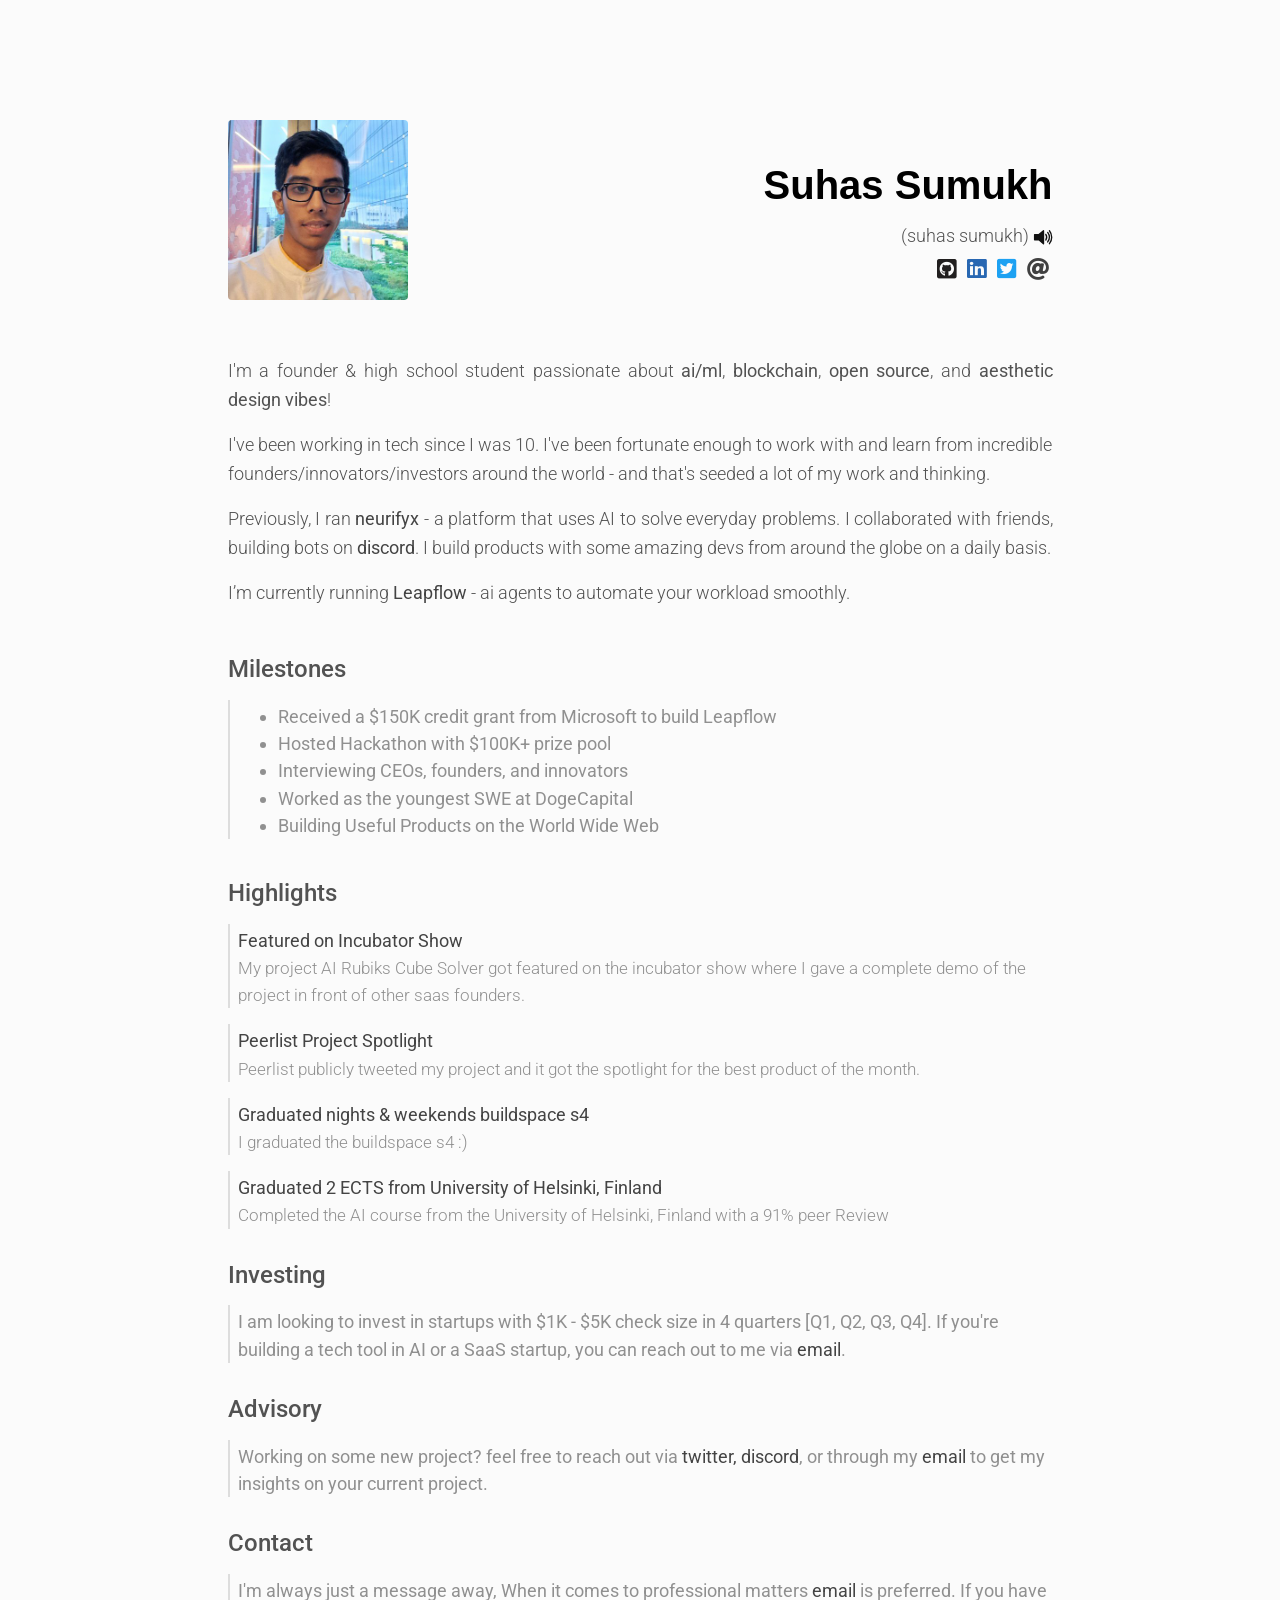
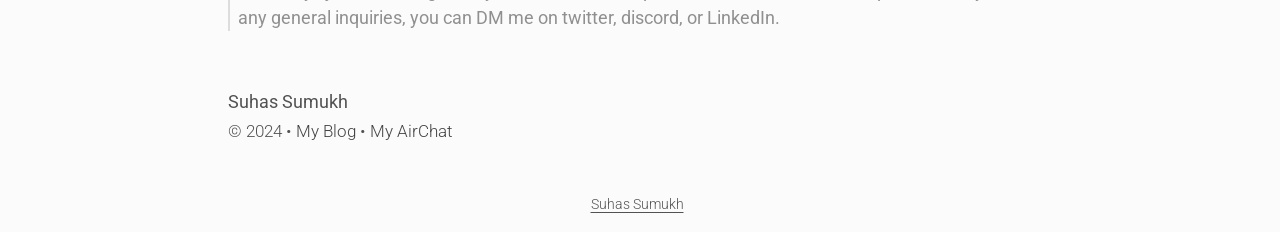
==== index.html @ b91fde63 "fix: update" ====
<!doctype html>
<html lang="en">

<head>
	<link rel="stylesheet" href="https://use.fontawesome.com/releases/v5.13.0/css/all.css">
	<script async src="https://www.googletagmanager.com/gtag/js?id=UA-99569818-5"></script>
	<script>
		window.dataLayer = window.dataLayer || [];
		function gtag() {
			dataLayer.push(arguments);
		}
		gtag('js', new Date());
		gtag('config', 'UA-99569818-5');
	</script>
	<meta charset="utf-8">
	<meta name="viewport" content="width=device-width, initial-scale=1, shrink-to-fit=no">
	<meta name="title" content="Suhas Sumukh">
	<meta name="description"
		content="Building software that you'll love">
	<meta property="og:type" content="website">
	<meta property="og:url" content="https://suhasasumukh.vercel.app">
	<meta property="og:title" content="Suhas Sumukh">
	<meta property="og:description"
		content="Building software that you'll love">
	<meta property="twitter:card" content="summary_large_image">
	<meta property="twitter:url" content="https://twitter.com/suhasasumukh">
	<meta property="twitter:title" content="Suhas Sumukh">
	<meta property="twitter:description"
		content="Building software that you'll love">
	<meta property="og:image" content="#">
	<meta property="twitter:image" content="#">
	<meta itemprop="thumbnailUrl" content="#" />
	<link rel="image_src" href="#" />
	<meta itemprop="image" content="#" />
	<meta name="theme-color" content="#444444">
	<link rel="apple-touch-icon" sizes="180x180" href="image/suhas.jpg">
	<link rel="icon" type="image/png" sizes="32x32" href="image/suhas.jpg">
	<link rel="icon" type="image/png" sizes="16x16" href="image/suhas.jpg">
	<link rel="stylesheet" href="https://stackpath.bootstrapcdn.com/bootstrap/4.4.1/css/bootstrap.min.css"
		integrity="sha384-Vkoo8x4CGsO3+Hhxv8T/Q5PaXtkKtu6ug5TOeNV6gBiFeWPGFN9MuhOf23Q9Ifjh" crossorigin="anonymous">
	<link rel="preconnect" href="https://fonts.googleapis.com">
	<link rel="preconnect" href="https://fonts.gstatic.com" crossorigin>
	<link href="https://fonts.googleapis.com/css2?family=Roboto:wght@300;400;500;700&display=swap" rel="stylesheet">
	<link href="https://fonts.googleapis.com/css2?family=Ubuntu+Mono&display=swap" rel="stylesheet">
	<link href="https://fonts.googleapis.com/css2?family=League+Gothic&display=swap" rel="stylesheet">
	<link rel="stylesheet" href="https://cdn.jsdelivr.net/gh/jpswalsh/academicons@1/css/academicons.min.css">
	<script src="js/scramble.js"></script>
	<title>Suhas Sumukh</title>
</head>
<!-- Google tag (gtag.js) -->
<script async src="https://www.googletagmanager.com/gtag/js?id=G-QLBM2JMM91"></script>
<script>
	window.dataLayer = window.dataLayer || [];
	function gtag() { dataLayer.push(arguments); }
	gtag('js', new Date());

	gtag('config', 'G-QLBM2JMM91');
</script>

<body>
	<div class="container pt-4 allstuffp">
		<div class="row pt-5 allstuff">
			<div class="col-lg-9 mx-auto pt-5 about text-justify">
				<div style="display: flex; align-items: center; justify-content: space-between;">
					<div class="text-right">
						<img lsrc="image/suhas.jpg" class="profilepic float-right img-fluid rounded">
					</div>
					<div style="text-align: right;">
						<div class="title_text">
							<div id="firstname">Suhas Sumukh</div>
							<div id="lastname"></div>
						</div>
						<span class="audio"></span>
						<script src="https://code.jquery.com/jquery-3.4.1.min.js"></script>
						<script>$('.audio').html(`<div>(suhas sumukh) <button style="all: unset;cursor: pointer;" onclick="document.getElementById('tpp-audio').play()"><svg xmlns="http://www.w3.org/2000/svg" version="1.0"  width="20" height="20" viewBox="0 0 75 75"><path d="M39.389,13.769 L22.235,28.606 L6,28.606 L6,47.699 L21.989,47.699 L39.389,62.75 L39.389,13.769z" style="stroke:#111;stroke-width:5;stroke-linejoin:round;fill:#111;"/><path d="M48,27.6a19.5,19.5 0 0 1 0,21.4M55.1,20.5a30,30 0 0 1 0,35.6M61.6,14a38.8,38.8 0 0 1 0,48.6" style="fill:none;stroke:#111;stroke-width:5;stroke-linecap:round"/></svg></button></div>`); $('.audio').prepend('<audio id="tpp-audio"><source src="./audio/audio.mp3" type="audio/mpeg"></source></audio>');</script>
						<div class="minor_text" style="padding-top: 2px;">
							<a class="menulink" target="_blank" style="color:#404040"
								href="https://read.cv/suhasasumukh"><i
									class="ai ai-cv-square ai-1x headtag"></i></a><span class="headtagsep"></span>
							<a class="menulink" target="_blank" style="color:#211F1F"
								href="https://github.com/suhasasumukh"><i
									class="fab fa-github-square fa-1x headtag"></i></a><span class="headtagsep"></span>
							<a class="menulink" target="_blank" style="color:#2867b2"
								href="https://www.linkedin.com/in/suhasasumukh"><i
									class="fab fa-linkedin fa-1x headtag"></i></a><span class="headtagsep"></span>
							<a class="menulink" target="_blank" style="color:#1da1f2"
								href="https://twitter.com/suhasasumukh"><i
									class="fab fa-twitter-square fa-1x headtag"></i></a><span class="headtagsep"></span>
							<a class="menulink" target="_blank" style="color:#404040"
								href="mailto:suhasasumukh@gmail.com"><i class="fas fa-at 1x headtag"></i></a><span
								class="headtagsep"></span>
						</div>
					</div>
				</div>
				<div class="mainpara">
					<p class="subpara">
						I'm a founder & high school student passionate about <b>ai/ml</b>, <b>blockchain</b>, <b>open
							source</b>, and <b>aesthetic design vibes</b>!
					</p>

					</p>
					<p class="subpara">
						I've been working in tech since I was 10. I've been fortunate enough to work with and learn from
						incredible founders/innovators/investors around the world - and that's seeded a lot of my work
						and thinking.
					</p>
					<p class="subpara">
						Previously, I ran <a href="https://neurifyx.suhassumukh.repl.co" target="_blank">neurifyx</a> -
						a platform that uses AI to solve everyday problems. I collaborated with friends, building
						bots on <a href="discord.com">discord</a>. I build products with some amazing devs from around
						the globe on a daily basis.
					<p>
					<p class="subpara">
						I’m currently running <a href="https://leapflow.tech" target="_blank">Leapflow</a>
						- ai agents to automate your workload smoothly.
					<p>

				</div>
				<!--
				<div id="papers" class="subtitle_text">WORKS</div> -->
				<!-- <div class="pt-3">
						<h4>Data Sourcing and Evaluation</h4>
					</div>
					 -->
				<!--	 

				<div class="pt-4">
					<h4>Experience</h4>
				</div>
				<div id="ye2023" class="row">
					<div class="col-lg-12">
						<div class="talk my-2 pl-2">
							<span class="papertitle"><a href="#" target="_blank">RapidSync</a></span><br>
							<div class="d-flex">
								<span class="authors">
									Co-Founder - RapidSync is a multi-cloud platform that auto-provisions infrastructure across AWS, Azure, and GCP, to simplify the deployment process. Backed by Microsoft.
								</span>

							</div>
							<div class="d-flex">
								<span class="conf"><b href="#">2024 - Present</b>
								</span>
								<span class="ml-auto tagspan">
									<a class="tag" href="#" data-toggle="tooltip" data-placement="bottom"
										title="Paper Abstract">Co-Founder</a>
								</span>
							</div>
						</div>
					</div>
				</div>
				<div id="ye2023" class="row">
					<div class="col-lg-12">
						<div class="talk my-2 pl-2">
							<span class="papertitle"><a href="https://sparkhack.org/" target="_blank">Solana
									Labs</a></span><br>
							<div class="d-flex">
								<span class="authors">Solana Collective Member - contribute to the ecosystem and work
									with core teams
								</span>

							</div>
							<div class="d-flex">
								<span class="conf"><b href="#">2023 - Present</b>
								</span>
								<span class="ml-auto tagspan">
									<a class="tag" href="#" data-toggle="tooltip" data-placement="bottom"
										title="Paper Abstract">Member</a>
								</span>
							</div>
						</div>
					</div>
				</div>
				<div id="ye2023" class="row">
					<div class="col-lg-12">
						<div class="talk my-2 pl-2">
							<span class="papertitle"><a href="https://sparkhack.org/" target="_blank">Spark
									Hack</a></span><br>
							<div class="d-flex">
								<span class="authors">
									Community Relations - development and strategy
								</span>

							</div>
							<div class="d-flex">
								<span class="conf"><b href="#">2023 - Present</b>
								</span>
								<span class="ml-auto tagspan">
									<a class="tag" href="#" data-toggle="tooltip" data-placement="bottom"
										title="Paper Abstract">Partner</a>
								</span>
							</div>
						</div>
					</div>
				</div>
				<div id="acl2020" class="row">
					<div class="col-lg-12">
						<div class="talk my-2 pl-2">
							<span class="papertitle"><a href="#" target="_blank">SONA LLC</a></span><br>
							<span class="authors">
								<span class="thisauthor"></span>Software Engineer - designing UI and frontend for web
								apps
							</span>
							<div class="d-flex">
								<span class="conf"><b>2023</b><span class="tagseparticle"
										style="padding-left: 8px;"></span>
								</span>
								<span class="ml-auto tagspan">
									<a class="tag" href="#" data-toggle="tooltip" data-placement="bottom"
										title="Paper Abstract">Intern</a>
								</span>
							</div>
						</div>
					</div>
				</div>
				<div id="acl2023" class="row">
					<div class="col-lg-12">
						<div class="talk my-2 pl-2">
							<span class="papertitle"><a href="https://discord.com"
									target="_blank">Discord</a></span><br>
							<div class="d-flex">
								<span class="authors">
									Software Engineer - we used to build bots with a bunch of engineers in discord
									servers
								</span> -->
								<!-- <span class="award ml-auto pt-1"><span class="award-icon"><i class="fas fa-award"></i></span>&ensp;<span style="color:#311b92">OUTSTANDING PAPER</span></span> -->
							
						<!--	</div>
							<div class="d-flex">
								<span class="conf"><b href="#">2021 - 2022</b>
								</span> -->
								<!--<span class="award ml-3 pt-1"><span class="award-icon"><i class="fas fa-award"></i></span>&ensp;<span style="color:#311b92">OUTSTANDING PAPER</span></span>-->
								
							<!--	<span class="ml-auto tagspan">
									<a class="tag" href="#" data-toggle="tooltip" data-placement="bottom"
										title="Paper Abstract">Builder</a>
								</span>
							</div>
						</div>
					</div>
				</div>
				<div id="acl2020" class="row">
					<div class="col-lg-12">
						<div class="talk my-2 pl-2">
							<span class="papertitle"><a href="https://neurifyx.suhassumukh.repl.co"
									target="_blank">Neurifyx</a></span><br>
							<span class="authors">
								<span class="thisauthor"></span>Founder - pioneering the field of ai research
							</span>
							<div class="d-flex">
								<span class="conf"><b>2021 - 2023</b><span class="tagseparticle"
										style="padding-left: 8px;"></span>
								</span>
								<span class="ml-auto tagspan">
									<a class="tag" href="#" data-toggle="tooltip" data-placement="bottom"
										title="Paper Abstract">Founder</a>
								</span>
							</div>
						</div>
					</div>
				</div>
				<div id="ye2023" class="row">
					<div class="col-lg-12">
						<div class="talk my-2 pl-2">
							<span class="papertitle"><a href="https://developers.google.com/community/gdg"
									target="_blank">Google Developers Group</a></span><br>
							<div class="d-flex">
								<span class="authors">
									Member - Volunteer
								</span>

							</div>
							<div class="d-flex">
								<span class="conf"><b href="#">2020 - 2021</b>
								</span>
								<span class="ml-auto tagspan">
									<a class="tag" href="#" data-toggle="tooltip" data-placement="bottom"
										title="Paper Abstract">Member</a>
								</span>
							</div>
						</div>
					</div>
				</div> -->


				<div class="pt-4">
					<h4>Milestones</h4>
				</div>
				<div class="row">
					<div class="col-lg-12">
						<div class="talk my-2 pl-2">
							<span class="papertitle">
								<ul>
									<li>Received a $150K credit grant from Microsoft to build Leapflow</li>
									<li>Hosted Hackathon with $100K+ prize pool</li>
									<li>Interviewing CEOs, founders, and innovators</li>
									<li>Worked as the youngest SWE at DogeCapital</li>
									<li>Building Useful Products on the World Wide Web</li>
								</ul>
							</span>
						</div>
					</div>
				</div>

				<div class="pt-4">
					<h4>Highlights</h4>
				</div>
				<div class="row">
					<div class="col-lg-12">
						<div class="talk my-2 pl-2">
							<span class="papertitle"><a
									href="https://www.youtube.com/watch?v=np6qByPxQt8&pp=ygUPaW5jdWJhdG9yIHN1aGFz"
									target="_blank">Featured on Incubator Show</a></span><br>
							<span class="authors">
								<span class="thisauthor"></span>My project AI Rubiks Cube Solver got featured on the
								incubator show where I gave a complete demo of the project in front of other saas
								founders.
							</span>
							<div class="d-flex">
							</div>
						</div>
					</div>
				</div>
				<div id="lrec2020" class="row">
					<div class="col-lg-12">
						<div class="talk my-2 pl-2">
							<span class="papertitle"><a href="https://twitter.com/Peerlist/status/1683367922692128770"
									target="_blank">Peerlist Project Spotlight</a></span><br>
							<span class="authors">
								<span class="thisauthor"></span>Peerlist publicly tweeted my project and it got the
								spotlight for the best product of the month.
							</span>
							<span class="noter"></span><br>
							<div class="d-flex">
							</div>
						</div>
					</div>
				</div>
				<div class="row">
					<div class="col-lg-12">
						<div class="talk my-2 pl-2">
							<span class="papertitle"><a
									href="https://twitter.com/suhasasumukh/status/1719318094731186394"
									target="_blank">Graduated nights & weekends buildspace s4</a></span><br>
							<span class="authors">
								I graduated the buildspace s4 :)
							</span>
							<div class="d-flex">
							</div>
						</div>
					</div>
				</div>
				<div class="row">
					<div class="col-lg-12">
						<div class="talk my-2 pl-2">
							<span class="papertitle"><a href="https://certificates.mooc.fi/validate/uk4mr7zmbkq"
									target="_blank">Graduated 2 ECTS from University of Helsinki, Finland</a></span><br>
							<span class="authors">
								Completed the AI course from the University of Helsinki, Finland with a 91% peer Review
							</span>
							<div class="d-flex">
							</div>
						</div>
					</div>
				</div>

				<div class="pt-4">
					<h4>Investing</h4>
				</div>
				<div id="ye2023" class="row">
					<div class="col-lg-12">
						<div class="talk my-2 pl-2">
							<span class="papertitle">I am looking to invest in startups with $1K - $5K check size in 4
								quarters [Q1, Q2, Q3, Q4]. If you're building a tech tool in AI or a SaaS startup, you
								can reach out to me via <a href="mailto:suhasasumukh@gmail.com">email</a>.
							</span>
						</div>
					</div>
				</div>



				<div class="pt-4">
					<h4>Advisory</h4>
				</div>
				<div id="ye2023" class="row">
					<div class="col-lg-12">
						<div class="talk my-2 pl-2">
							<span class="papertitle">Working on some new project? feel free to reach out via <a
									href="https://twitter.com/suhasasumukh">twitter, </a> <a
									href="http://discord.com/users/775965281762803762">discord</a>, or through my <a
									href="mailto:suhasasumukh@gmail.com">email</a> to get my insights on your current
								project.
							</span>
						</div>
					</div>
				</div>

				<div class="pt-4">
					<h4>Contact</h4>
				</div>
				<div id="ye2023" class="row">
					<div class="col-lg-12">
						<div class="talk my-2 pl-2">
							<span class="papertitle">I'm always just a message away, When it comes to professional
								matters <a href="mailto:suhasasumukh@gmail.com">email</a> is preferred. If you have any
								general inquiries, you can DM me on twitter, discord, or LinkedIn.</a>
							</span>
						</div>
					</div>
				</div>






				<div class="pt-5">
					<b>Suhas Sumukh</b><br>
					<span class="authors">&copy; 2024 • 
						<a href="blog.html">My Blog</a> • <a href="https://www.air.chat/suhasasumukh" target="_blank">My AirChat</a>
					</span><br>
				</div>
				<div class="row justify-content-center pt-5 pb-3" style="font-size: 0.9rem;">
					<div>
						<a style="text-decoration: underline;">Suhas Sumukh</a><span class="tagseparticle"></span>
					</div>
				</div>
			</div>
		</div>
	</div>
	<script src="https://code.jquery.com/jquery-3.4.1.min.js"></script>
	<script src="https://cdn.jsdelivr.net/npm/popper.js@1.16.0/dist/umd/popper.min.js"
		integrity="sha384-Q6E9RHvbIyZFJoft+2mJbHaEWldlvI9IOYy5n3zV9zzTtmI3UksdQRVvoxMfooAo"
		crossorigin="anonymous"></script>
	<script src="https://stackpath.bootstrapcdn.com/bootstrap/4.4.1/js/bootstrap.min.js"
		integrity="sha384-wfSDF2E50Y2D1uUdj0O3uMBJnjuUD4Ih7YwaYd1iqfktj0Uod8GCExl3Og8ifwB6"
		crossorigin="anonymous"></script>
	<a href="https://clustrmaps.com/site/1buvn" title="Visit tracker"><img
			src="//www.clustrmaps.com/map_v2.png?d=Py48vMahtUGmHlDdeZtOJpE7InUSaRGrzKh4naeBlXM&cl=ffffff"
			style="display: none;" /></a>
</body>
<style>
	@font-face {
		font-family: sen;
		src: url(css/fonts/Sen-Regular.ttf);
	}

	body {
		font-family: 'Roboto', sans-serif;
		/* font-family: 'Source Sans Pro', sans-serif; */
		font-weight: 300;
		text-underline-offset: 2.5px;

		/* color:#5b5e6d; */
		color: #525252;
		/* font-size: 17px; */
		font-size: 1rem;
		/* background-color:#fbfbfb; */
		background-color: #fbfbfb;
		/* #f8f8ff; */
		/* background-image: url('images/subtle-old.jpg');; */
		/* background-image: url("data:image/svg+xml,%3Csvg xmlns='http://www.w3.org/2000/svg' width='400' height='400' viewBox='0 0 800 800'%3E%3Cg fill='none' stroke='%23ffe0cf' stroke-width='1'%3E%3Cpath d='M769 229L1037 260.9M927 880L731 737 520 660 309 538 40 599 295 764 126.5 879.5 40 599-197 493 102 382-31 229 126.5 79.5-69-63'/%3E%3Cpath d='M-31 229L237 261 390 382 603 493 308.5 537.5 101.5 381.5M370 905L295 764'/%3E%3Cpath d='M520 660L578 842 731 737 840 599 603 493 520 660 295 764 309 538 390 382 539 269 769 229 577.5 41.5 370 105 295 -36 126.5 79.5 237 261 102 382 40 599 -69 737 127 880'/%3E%3Cpath d='M520-140L578.5 42.5 731-63M603 493L539 269 237 261 370 105M902 382L539 269M390 382L102 382'/%3E%3Cpath d='M-222 42L126.5 79.5 370 105 539 269 577.5 41.5 927 80 769 229 902 382 603 493 731 737M295-36L577.5 41.5M578 842L295 764M40-201L127 80M102 382L-261 269'/%3E%3C/g%3E%3Cg fill='%23ffffff'%3E%3Ccircle cx='769' cy='229' r='5'/%3E%3Ccircle cx='539' cy='269' r='5'/%3E%3Ccircle cx='603' cy='493' r='5'/%3E%3Ccircle cx='731' cy='737' r='5'/%3E%3Ccircle cx='520' cy='660' r='5'/%3E%3Ccircle cx='309' cy='538' r='5'/%3E%3Ccircle cx='295' cy='764' r='5'/%3E%3Ccircle cx='40' cy='599' r='5'/%3E%3Ccircle cx='102' cy='382' r='5'/%3E%3Ccircle cx='127' cy='80' r='5'/%3E%3Ccircle cx='370' cy='105' r='5'/%3E%3Ccircle cx='578' cy='42' r='5'/%3E%3Ccircle cx='237' cy='261' r='5'/%3E%3Ccircle cx='390' cy='382' r='5'/%3E%3C/g%3E%3C/svg%3E"); */
	}

	/* ol { padding-left: 1rem, padding-top: } */
	.title_text {
		font-family: '', sans-serif;
		font-weight: 700;
		font-size: 2.5rem;
		line-height: 54pt;
		color: #000000;
	}

	.subtitle_text {
		padding-top: 30px;
		padding-bottom: 10px;
		font-family: 'League Gothic', sans-serif;
		font-weight: 700;
		font-size: 32pt;
		color: #000000;
	}

	.name {
		font-size: 3rem;
		color: #333;
		font-family: 'Gentium Basic', serif;
		font-weight: 700;
	}

	.mainpara {
		/* margin-top: 2rem; */
		margin-top: 2.5rem;
		margin-bottom: 1.5rem;
		color: #525252;
	}

	.sideimg {
		width: 110%;
		border: 1px solid #ccc;
	}

	/* .in-text {
		font-weight: 400;
		} */
	.institution {
		font-size: 12px;
		color: #444;
	}

	.years {
		font-size: 11px;
		color: #888;
	}

	.instilogo {
		height: 50px;
		/* filter: saturate(10%); */
		opacity: 0.4;
	}

	#logo-uw {
		padding: 8px;
	}

	#logo-ai2 {
		padding: 9px;
	}

	#logo-microsoft {
		padding: 6.5px;
	}

	#logo-cmu {
		padding: 2px;
	}

	#logo-ucl {
		padding: 13px;
	}

	#logo-julia {
		padding: 5.5px;
	}

	#logo-mozilla {
		/* padding: 14px; */
		padding: 6px;
	}

	#logo-bits {
		padding: 3px;
	}


	a {
		color: #444;
		text-decoration: underline dotted;
		text-decoration-thickness: 1px !important;
		text-decoration-color: #fbfbfb;
		transition: 0.15s !important;
		/* color: #5028a1; */
		/* font-weight: 400; */
	}

	.subpara>a {
		font-weight: 400 !important;
	}

	a:hover {
		/* font-weight: 400; */
		/* text-decoration: none;
		transition-duration: 0.3s;
		transition-timing-function: linear; */
		text-decoration: underline dotted;
		text-decoration-color: #111;
		text-decoration-thickness: 1px !important;
		color: #000;
		/* transition-property: text-decoration;
		transition: 1s !important; */
		/* color: #aaa; */
	}

	.about {
		/* padding-left: 5.6rem; */
		font-size: 13.6pt;
		line-height: 1.6;
	}

	.header-1 {
		font-size: 1.6rem;
		/* color: #444; */
		color: #a08036;
	}

	.thisauthor {
		/* color: #111; */
		/* text-decoration: underline; */
		font-weight: 400;
		text-decoration-thickness: 1px !important;
	}

	.noter {
		font-size: 9pt;
	}

	.tagsep {
		padding: 3px;
		color: #444;
		font-size: 0.8rem;
	}

	.tagseparticle {
		padding: 0px;
		padding-left: 3px;
		padding-right: 3px;
		font-size: 0.8rem;
		color: #444;
	}

	.article {
		text-decoration: underline;
		text-decoration-thickness: 1px !important;
		font-size: 1rem;
		color: #909090;
	}

	.authors {
		font-size: 1.05rem;
	}

	.award {
		font-size: 0.8rem;
		font-weight: 600;
		color: #000;
	}

	.award .award-icon {
		color: #c2185b;
	}

	.headtagsep {
		padding: 1px;
	}

	.tag {
		padding-right: 2px;
		font-weight: 400;
		font-size: 0.9rem;
		color: #a08036;
	}

	.comingsoon {
		padding-right: 2px;
		font-weight: 400;
		font-size: 0.9rem;
		color: #ccc;
	}

	.tagspan {
		text-align: right;
	}

	/* .headtag:hover {
		color: #5028a1;
		} */

	.confshort {
		font-weight: 300;
	}

	.conf {
		display: inline-block;
		padding-bottom: 4px;
		/* font-family: sen; */
		color: #505050;
		font-size: 13pt;
	}

	.article {
		font-family: 'Roboto', sans-serif;
	}

	/* .paper {
		border-left: 1px solid #ddd; */
	/* border-radius: 10px;
	} */

	.talk {
		border-left: 2px solid #ddd;
		/* color: #505050; */
		text-align: left;
		padding-top: 3px;
		color: #909090;
		/* font-size: 0.95rem; */
		/* border-radius: 10px; */
	}

	.talk {
		font-size: 13.2spt;
		line-height: 1.5;
	}

	.papertitle {
		font-weight: 400;
		font-size: 13.6pt;
	}

	/* .talk:not(.papertitle) {
		font-size: 0.5rem
		} */
	.menulink {
		color: #5b5e6d;
		font-size: 1.1rem;
		padding: 2px;
		/* height: 200px; */
		/* background-color: green;
		background-image: linear-gradient(to right, rgba(0,0,0,0) 20%, orange 20%); Standard syntax (must be last) */
		/* text-decoration: underline;
		text-decoration-color: #5028a1; */
	}

	.menulink:hover {
		color: #a08036;
		transition: 0.2s;
		/* background: linear-gradient(to left, #5028a1 50%, white 50%) right;
		background-size: 200%;
		transition: .4s ease-out; */
	}

	.menulink:hover .headtag {
		color: #a08036;
		transition: 0.2s;
	}

	.headtag {
		/* color: #a08036; */
		font-size: 1.4rem;
	}

	/* .ai {
		font-size: 1.2rem;
	} */

	.profilepic {
		height: 180px;
		/* border: #404040 1px solid; */
		/* margin-top: 2.5rem; */
		margin-right: 0.5rem;
		margin-bottom: 1rem;
		opacity: 1;
		/* border-radius:7%; */
	}

	.more-link {
		color: #999;
		font-size: 0.9rem;
	}

	#nlptag,
	#hcitag {
		cursor: pointer;
	}

	[aria-expanded="false"]>.expanded,
	[aria-expanded="true"]>.collapsed {
		display: none;
	}

	.paperlink {
		font-size: 1rem;
		/* color: #555; */
		/* font-family: monospace; */
		font-family: 'Ubuntu Mono', monospace;
	}

	/* .paralink {
			font-weight: 300 !important;
			text-decoration:underline; 
		} */

	@media (min-width: 768px) {
		.fixed-posi {
			/* width: 50%;
		margin-left: 50%;
		min-height:100%; */
			position: fixed;
		}
	}

	@media only screen and (max-width: 768px) {
		.allstuff {
			padding-top: 0px !important;
		}

		.allstuffp {
			padding-top: 0px !important;
		}

		.menur {
			padding-top: 18px !important;
		}

		.sideimg {
			display: none;
		}

		.paper {
			border-left: 1px solid #ddd;
			/* border-radius: 10px; */
		}

		.about {
			padding-left: 1rem;
			font-size: 1rem;
		}
	}

	@media only screen and (max-width: 1000px) {
		.tagspan {
			display: none;
		}
	}

	@media only screen and (max-width: 600px) {
		.profilepic {
			display: none;
		}

		#instilogos {
			display: none;
		}
	}
</style>
<script>
	if (window.matchMedia('(max-width: 767px)').matches) {
		$(".sideimg").remove();
	}
	$(function () {
		$.each(document.images, function () {
			var this_image = this;
			var src = $(this_image).attr('src') || '';
			if (!src.length > 0) {
				//this_image.src = options.loading; // show loading
				var lsrc = $(this_image).attr('lsrc') || '';
				if (lsrc.length > 0) {
					var img = new Image();
					img.src = lsrc;
					$(img).on('load', function () {
						this_image.src = this.src;
					});
				}
			}
		});
	});

	// 	var speed = 80;
	//   function typeWriter(selector, txt, i=0) {
	// 		if (i < txt.length) {
	// 			document.getElementById(selector).innerHTML += txt.charAt(i);
	// 			i++;
	// 			setTimeout(typeWriter, speed, selector, txt, i);
	// 		}

	// 	$.ajax({
	// 		url: typeWriter("firstname", 'SUHAS'),
	// 		success:function(){
	// 			typeWriter("lastname", 'SUMUKH');
	// 		}
	// 	})

	$('#nlptag').click(function () {
		$('#nlpfull').fadeIn();
		$(this).css('cursor', 'default');
	})

	$('#hcitag').click(function () {
		$('#hcifull').fadeIn();
		$(this).css('cursor', 'default');
	})
</script>
</html>
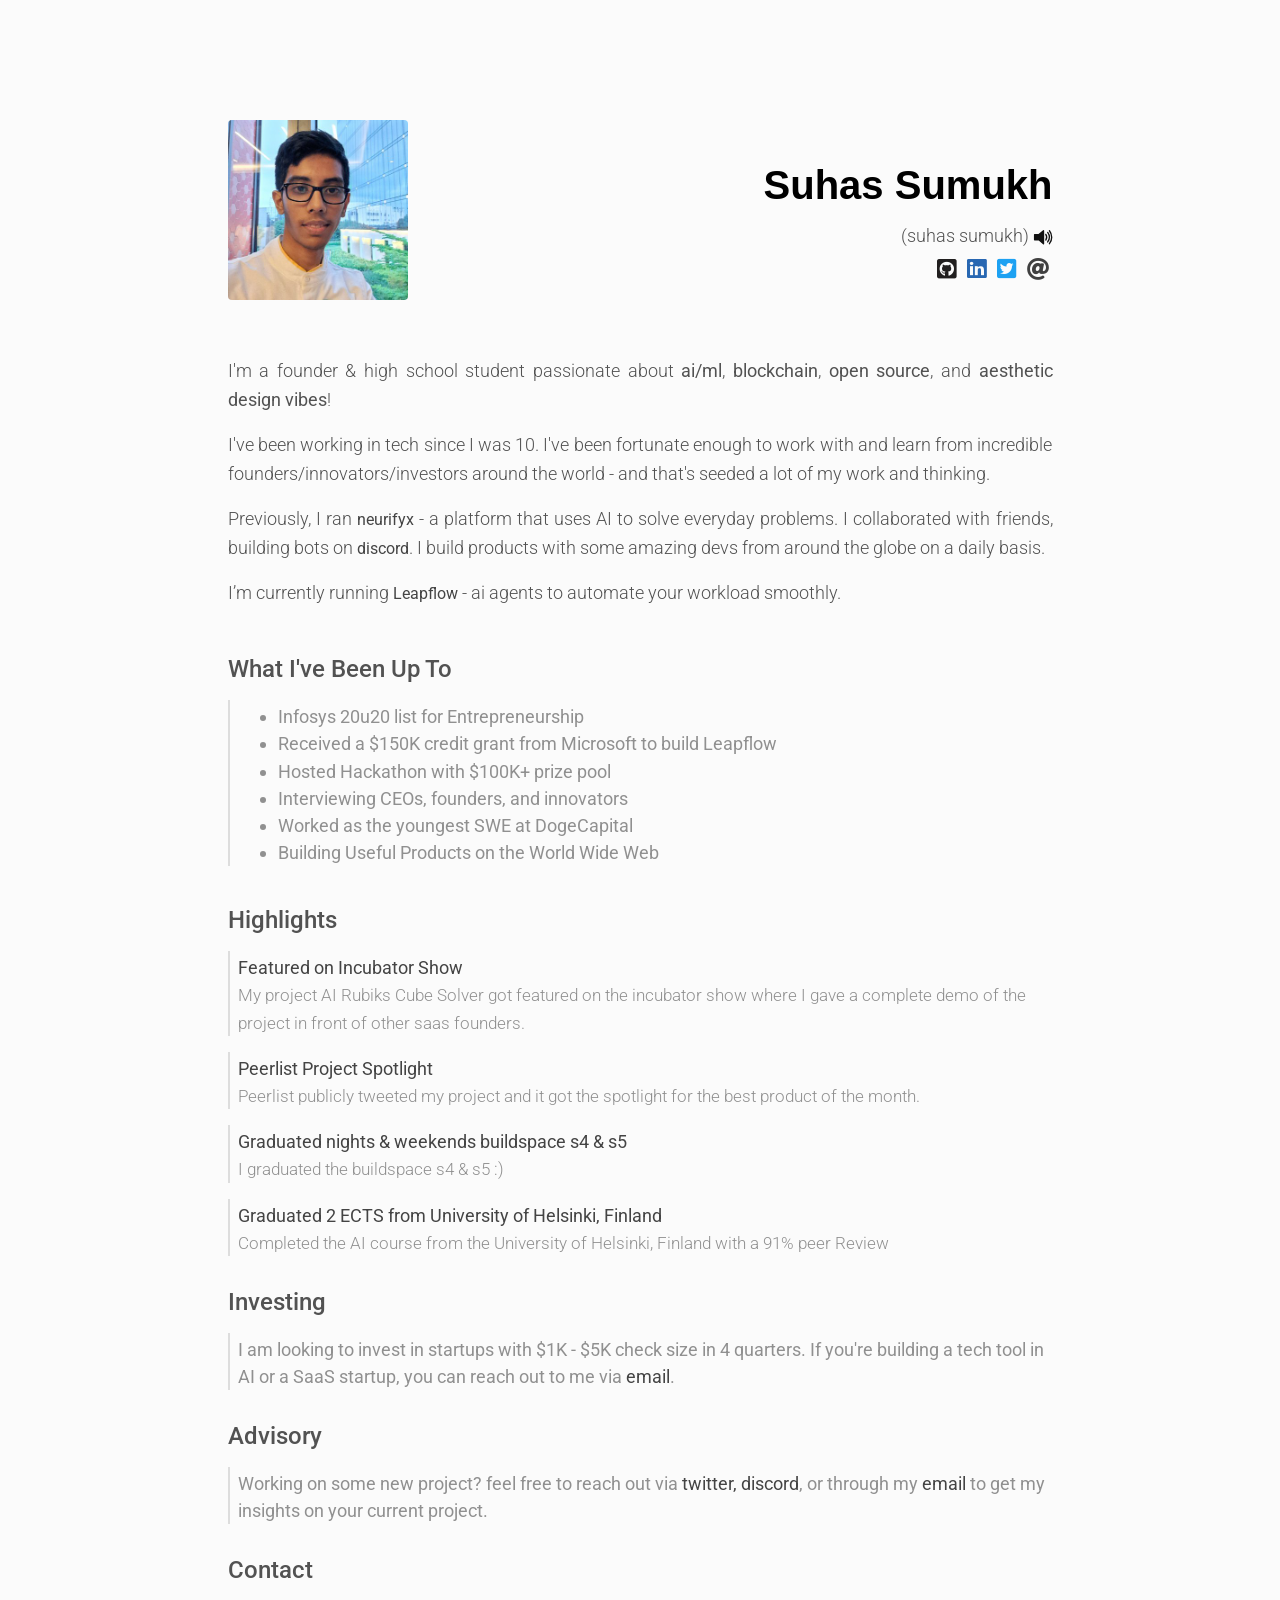
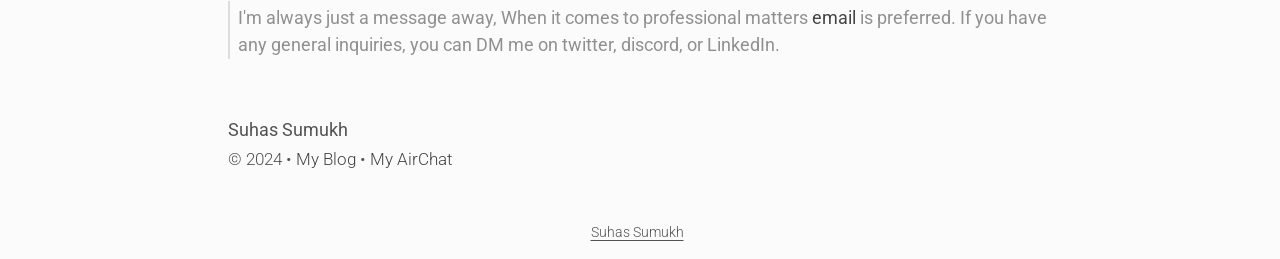
==== commit 1be35303: "feat: url" ====
--- a/index.html
+++ b/index.html
@@ -283,13 +283,14 @@
 
 
 				<div class="pt-4">
-					<h4>Milestones</h4>
+					<h4>What I've Been Up To</h4>
 				</div>
 				<div class="row">
 					<div class="col-lg-12">
 						<div class="talk my-2 pl-2">
 							<span class="papertitle">
 								<ul>
+									<li>Infosys 20u20 list for Entrepreneurship</li>
 									<li>Received a $150K credit grant from Microsoft to build Leapflow</li>
 									<li>Hosted Hackathon with $100K+ prize pool</li>
 									<li>Interviewing CEOs, founders, and innovators</li>
@@ -340,9 +341,9 @@
 						<div class="talk my-2 pl-2">
 							<span class="papertitle"><a
 									href="https://twitter.com/suhasasumukh/status/1719318094731186394"
-									target="_blank">Graduated nights & weekends buildspace s4</a></span><br>
+									target="_blank">Graduated nights & weekends buildspace s4 & s5</a></span><br>
 							<span class="authors">
-								I graduated the buildspace s4 :)
+								I graduated the buildspace s4 & s5 :)
 							</span>
 							<div class="d-flex">
 							</div>
@@ -370,7 +371,7 @@
 					<div class="col-lg-12">
 						<div class="talk my-2 pl-2">
 							<span class="papertitle">I am looking to invest in startups with $1K - $5K check size in 4
-								quarters [Q1, Q2, Q3, Q4]. If you're building a tech tool in AI or a SaaS startup, you
+								quarters. If you're building a tech tool in AI or a SaaS startup, you
 								can reach out to me via <a href="mailto:suhasasumukh@gmail.com">email</a>.
 							</span>
 						</div>
@@ -416,8 +417,7 @@
 
 				<div class="pt-5">
 					<b>Suhas Sumukh</b><br>
-					<span class="authors">&copy; 2024 • 
-						<a href="blog.html">My Blog</a> • <a href="https://www.air.chat/suhasasumukh" target="_blank">My AirChat</a>
+					<span class="authors">&copy; 2024 • <a href="/blog">My Blog</a> • <a href="https://www.air.chat/suhasasumukh" target="_blank">My AirChat</a>
 					</span><br>
 				</div>
 				<div class="row justify-content-center pt-5 pb-3" style="font-size: 0.9rem;">
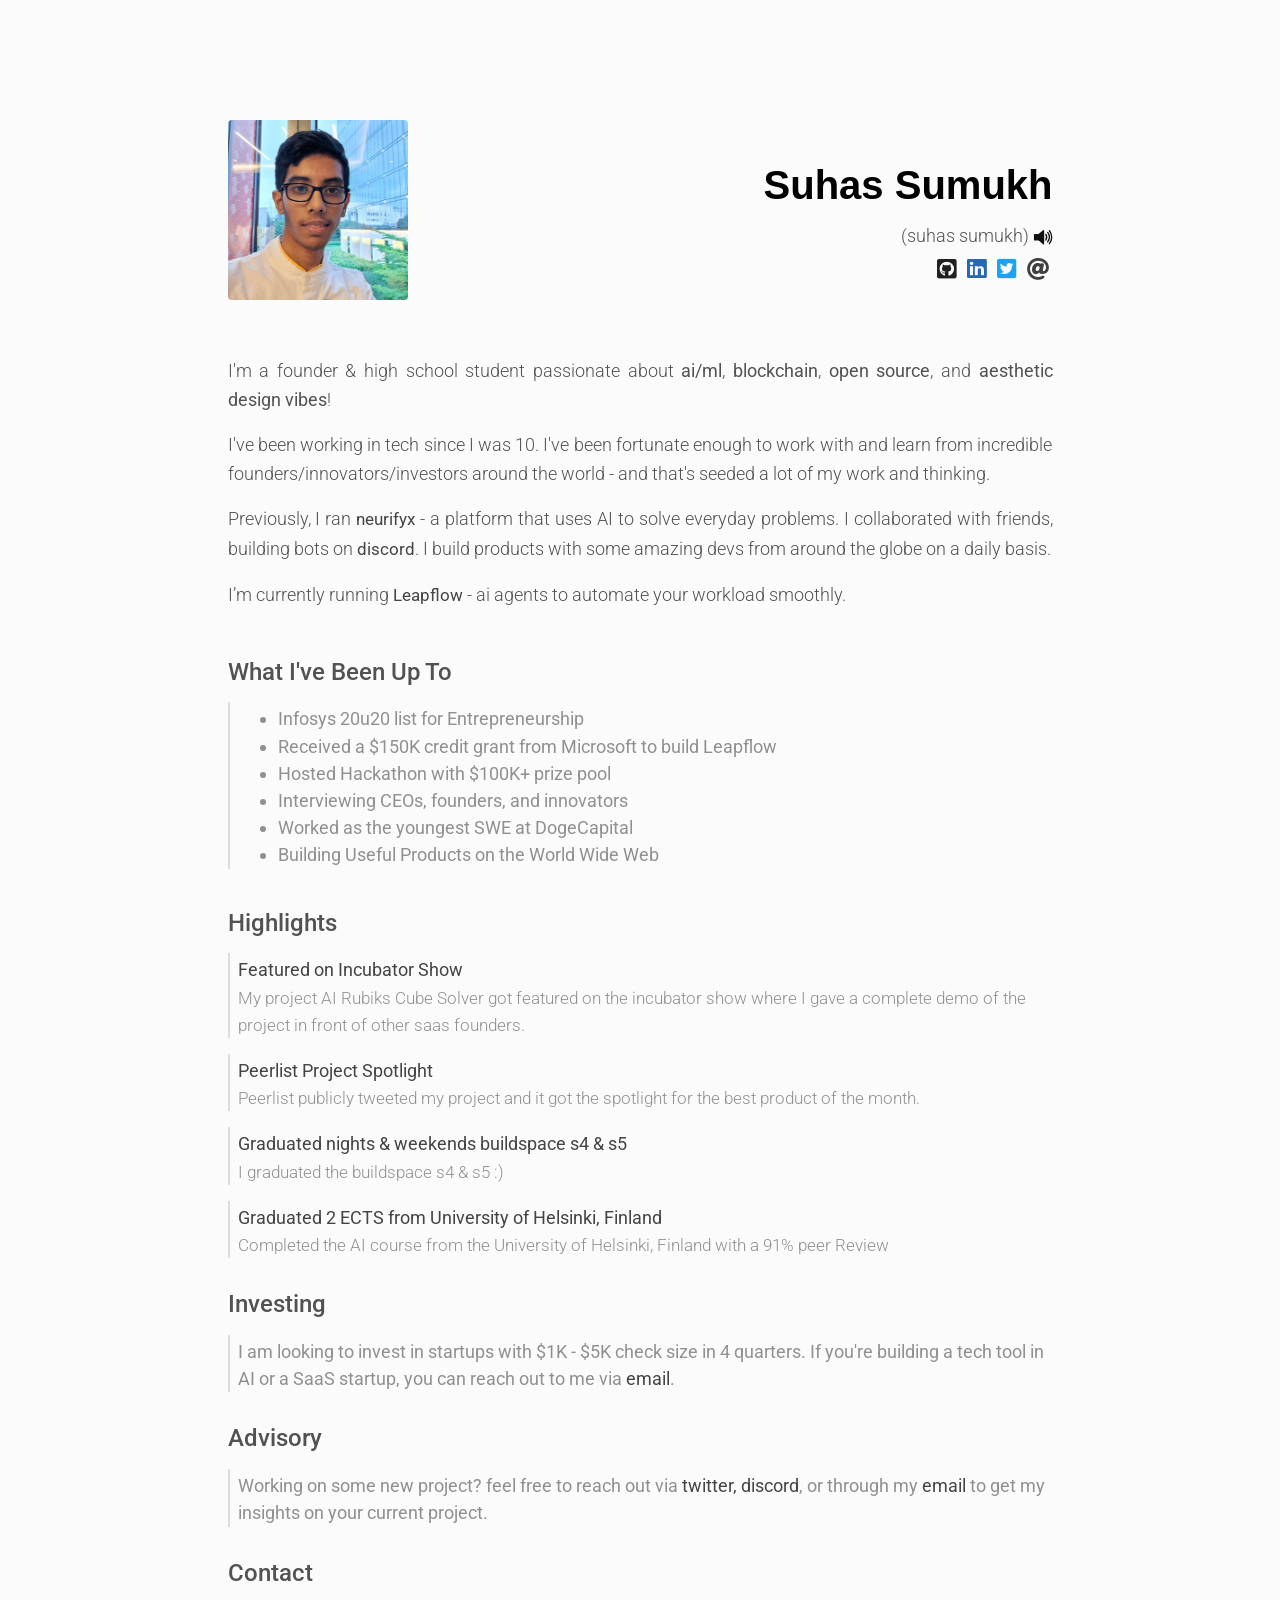
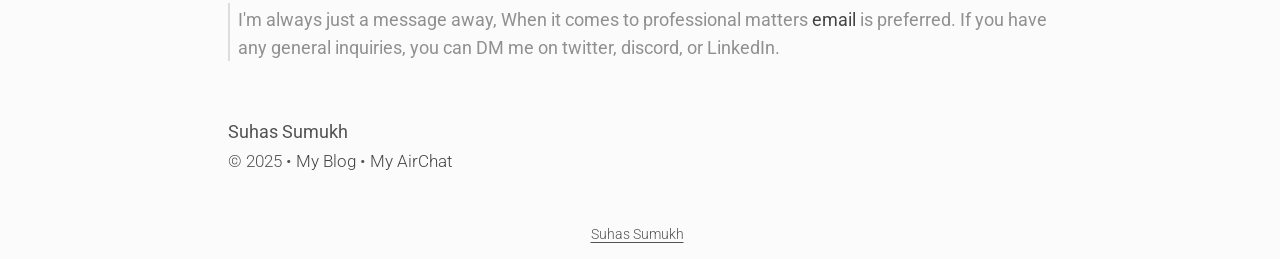
==== commit 14209d34: "2025" ====
--- a/index.html
+++ b/index.html
@@ -417,7 +417,7 @@
 
 				<div class="pt-5">
 					<b>Suhas Sumukh</b><br>
-					<span class="authors">&copy; 2024 • <a href="/blog">My Blog</a> • <a href="https://www.air.chat/suhasasumukh" target="_blank">My AirChat</a>
+					<span class="authors">&copy; 2025 • <a href="/blog">My Blog</a> • <a href="https://www.air.chat/suhasasumukh" target="_blank">My AirChat</a>
 					</span><br>
 				</div>
 				<div class="row justify-content-center pt-5 pb-3" style="font-size: 0.9rem;">
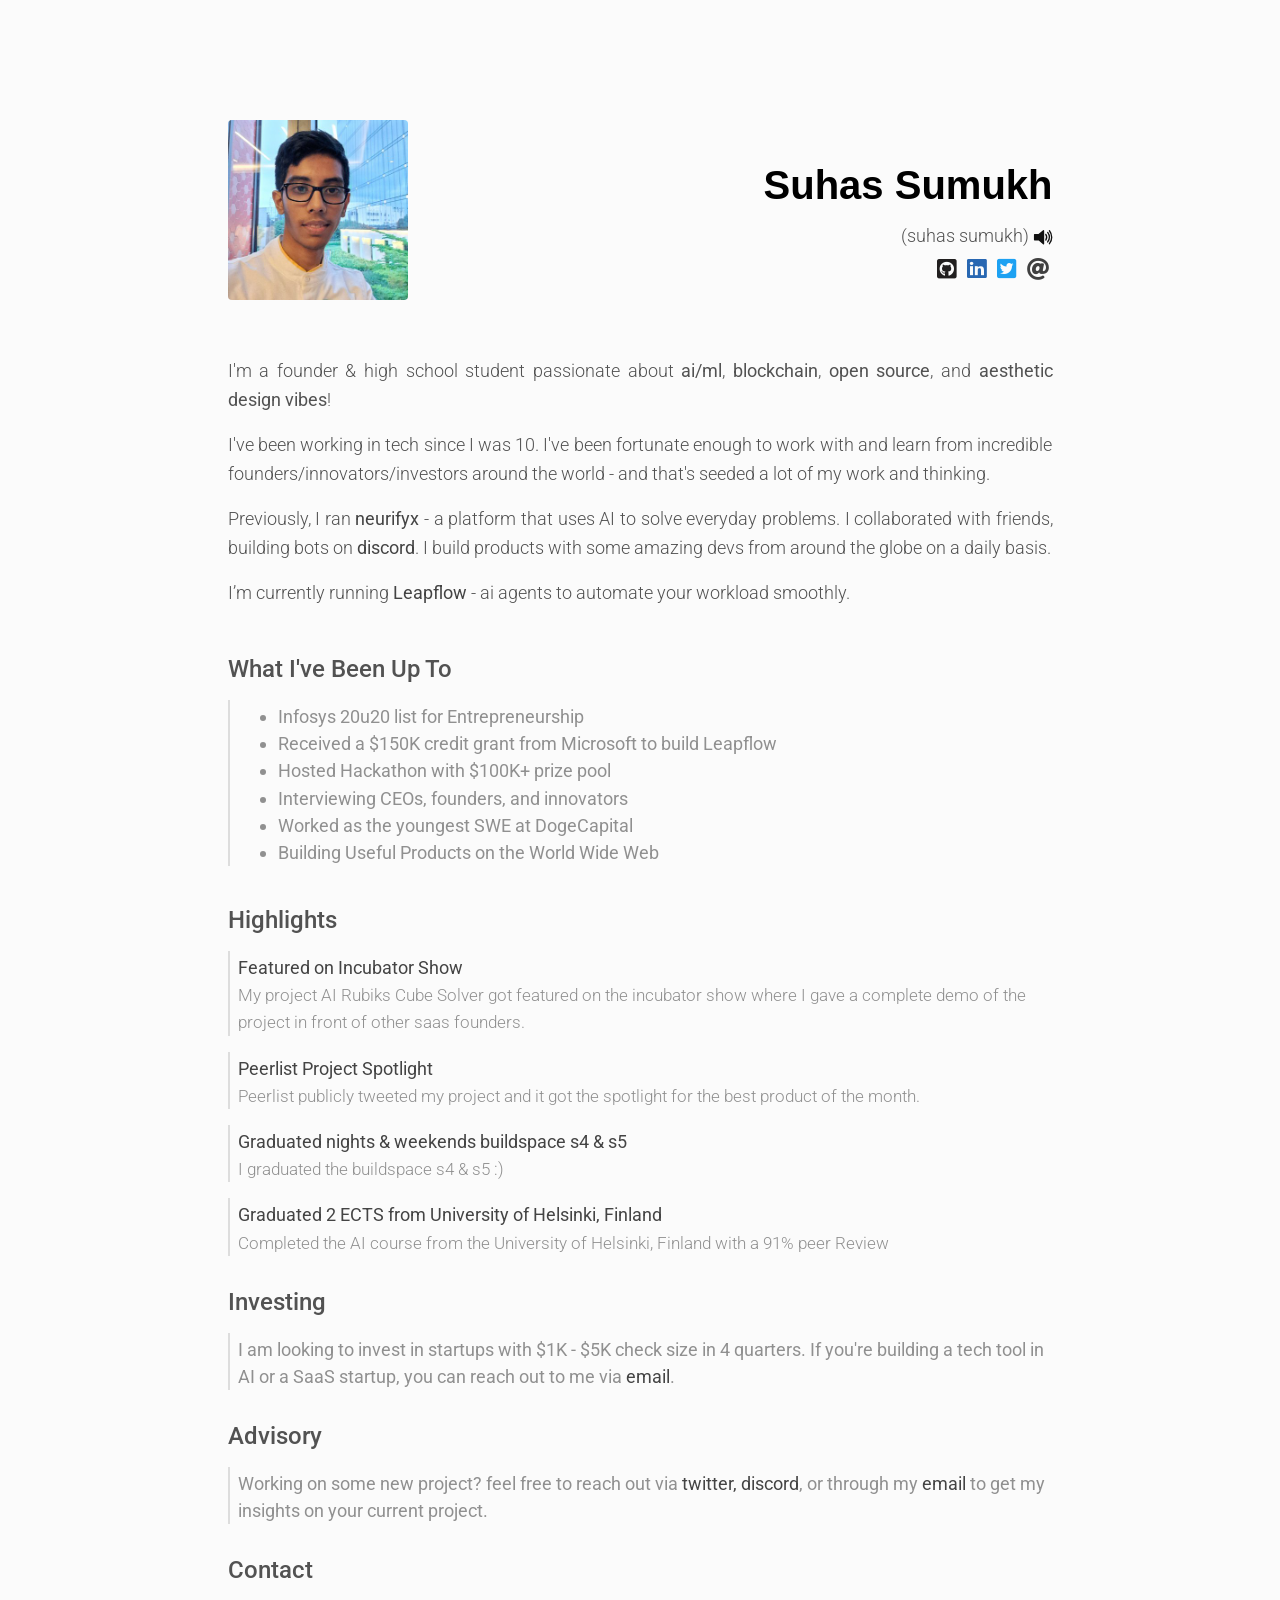
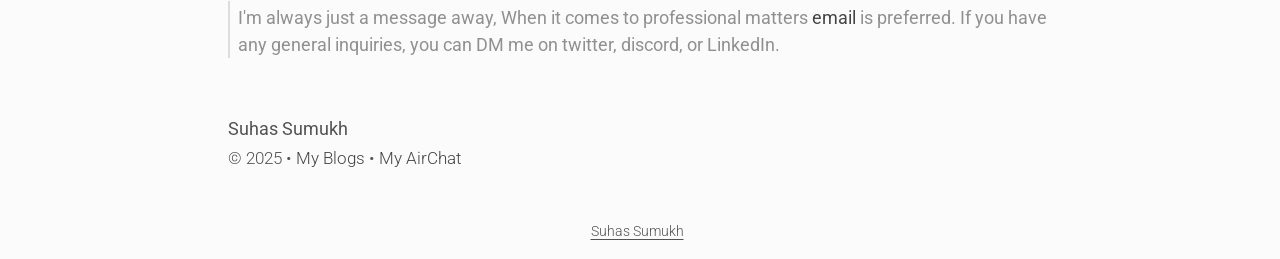
==== commit 600eb320: "new blog" ====
--- a/index.html
+++ b/index.html
@@ -417,7 +417,7 @@
 
 				<div class="pt-5">
 					<b>Suhas Sumukh</b><br>
-					<span class="authors">&copy; 2025 • <a href="/blog">My Blog</a> • <a href="https://www.air.chat/suhasasumukh" target="_blank">My AirChat</a>
+					<span class="authors">&copy; 2025 • <a href="/blog">My Blogs</a> • <a href="https://www.air.chat/suhasasumukh" target="_blank">My AirChat</a>
 					</span><br>
 				</div>
 				<div class="row justify-content-center pt-5 pb-3" style="font-size: 0.9rem;">
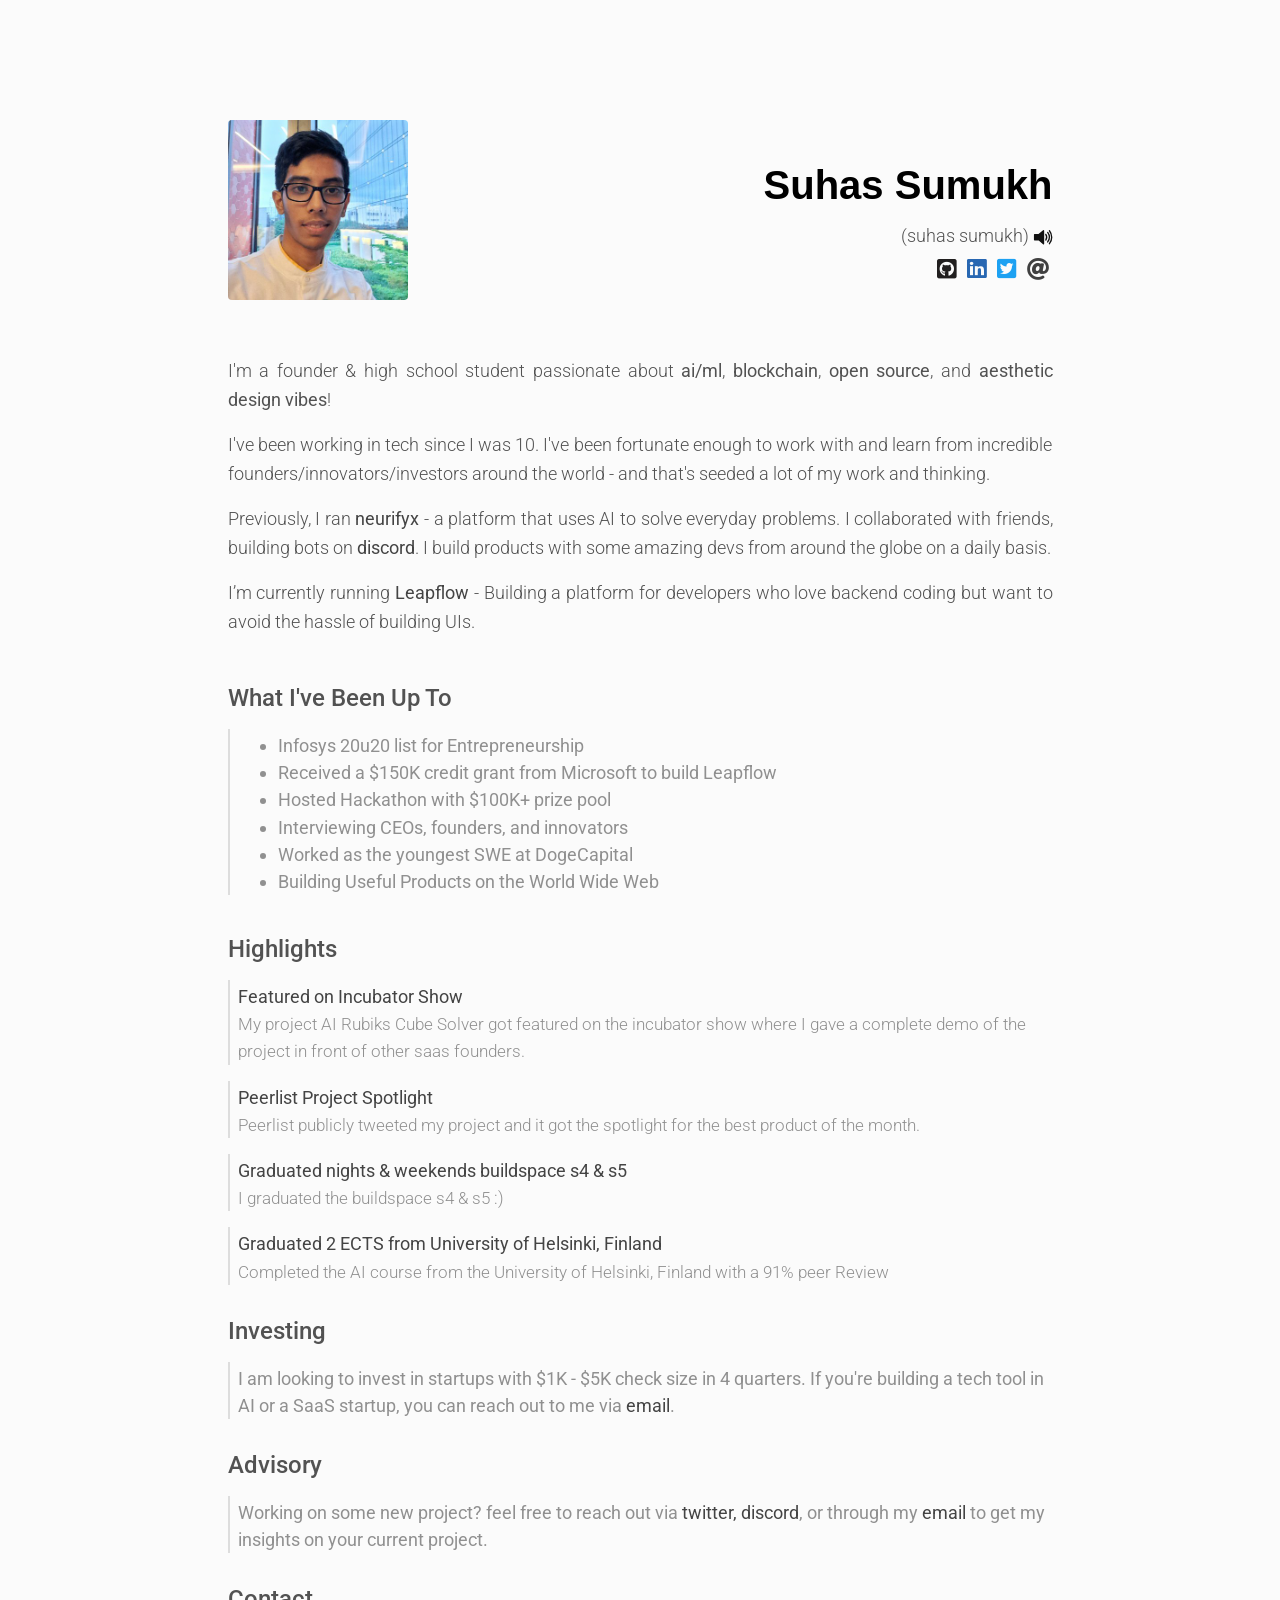
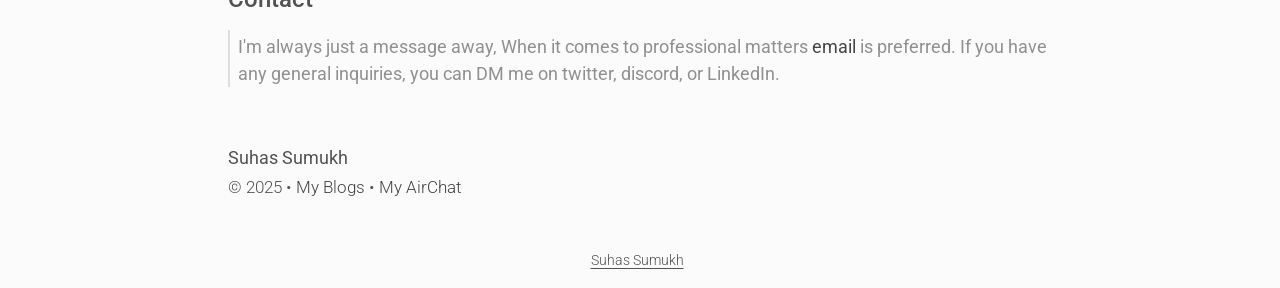
==== commit 553fa4b5: "fix: leapflow pivot" ====
--- a/index.html
+++ b/index.html
@@ -112,7 +112,7 @@
 					<p>
 					<p class="subpara">
 						I’m currently running <a href="https://leapflow.tech" target="_blank">Leapflow</a>
-						- ai agents to automate your workload smoothly.
+						- Building a platform for developers who love backend coding but want to avoid the hassle of building UIs.
 					<p>
 
 				</div>
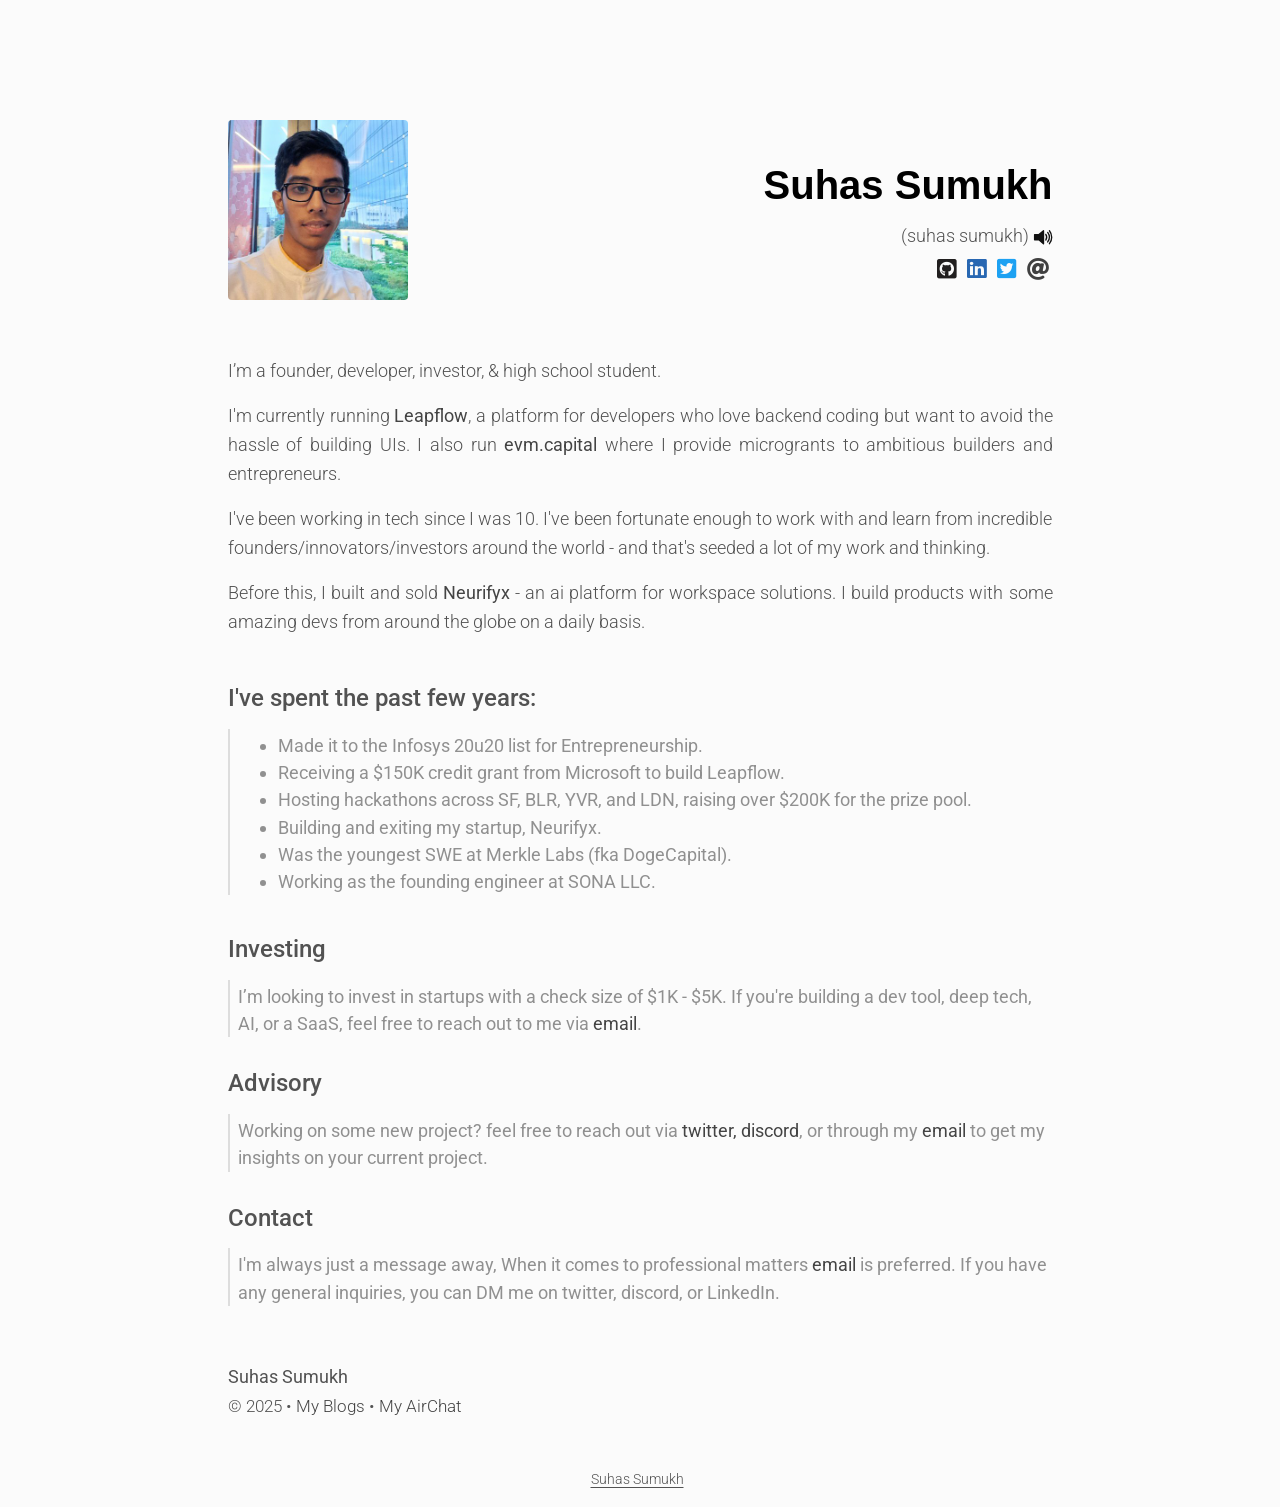
==== commit 7ebc7502: "portfolio" ====
--- a/index.html
+++ b/index.html
@@ -94,25 +94,20 @@
 				</div>
 				<div class="mainpara">
 					<p class="subpara">
-						I'm a founder & high school student passionate about <b>ai/ml</b>, <b>blockchain</b>, <b>open
-							source</b>, and <b>aesthetic design vibes</b>!
+						I’m a founder, developer, investor, & high school student.
 					</p>
 
 					</p>
 					<p class="subpara">
-						I've been working in tech since I was 10. I've been fortunate enough to work with and learn from
-						incredible founders/innovators/investors around the world - and that's seeded a lot of my work
-						and thinking.
+						I'm currently running <a href="https://leapflow.tech">Leapflow</a>, a platform for developers who love backend coding but want to avoid the hassle of building UIs.
+						I also run <a href="https://www.evm.capital" target="_blank">evm.capital</a> where I provide microgrants to ambitious builders and entrepreneurs.
 					</p>
 					<p class="subpara">
-						Previously, I ran <a href="https://neurifyx.suhassumukh.repl.co" target="_blank">neurifyx</a> -
-						a platform that uses AI to solve everyday problems. I collaborated with friends, building
-						bots on <a href="discord.com">discord</a>. I build products with some amazing devs from around
-						the globe on a daily basis.
-					<p>
+						I've been working in tech since I was 10. I've been fortunate enough to work with and learn from incredible founders/innovators/investors around the world - and that's seeded a lot of my work and thinking.
+					</p>
 					<p class="subpara">
-						I’m currently running <a href="https://leapflow.tech" target="_blank">Leapflow</a>
-						- Building a platform for developers who love backend coding but want to avoid the hassle of building UIs.
+						Before this, I built and sold <a href="https://neurifyx.suhassumukh.repl.co" target="_blank">Neurifyx</a> -
+						an ai platform for workspace solutions. I build products with some amazing devs from around the globe on a daily basis.
 					<p>
 
 				</div>
@@ -283,25 +278,26 @@
 
 
 				<div class="pt-4">
-					<h4>What I've Been Up To</h4>
+					<h4>I've spent the past few years:</h4>
 				</div>
 				<div class="row">
 					<div class="col-lg-12">
 						<div class="talk my-2 pl-2">
 							<span class="papertitle">
 								<ul>
-									<li>Infosys 20u20 list for Entrepreneurship</li>
-									<li>Received a $150K credit grant from Microsoft to build Leapflow</li>
-									<li>Hosted Hackathon with $100K+ prize pool</li>
-									<li>Interviewing CEOs, founders, and innovators</li>
-									<li>Worked as the youngest SWE at DogeCapital</li>
-									<li>Building Useful Products on the World Wide Web</li>
+									<li>Made it to the Infosys 20u20 list for Entrepreneurship.</li>
+									<li>Receiving a $150K credit grant from Microsoft to build Leapflow.</li>
+									<li>Hosting hackathons across SF, BLR, YVR, and LDN, raising over $200K for the prize pool.</li>
+									<li>Building and exiting my startup, Neurifyx.</li>
+									<li>Was the youngest SWE at Merkle Labs (fka DogeCapital).</li>
+									<li>Working as the founding engineer at SONA LLC.</li>
 								</ul>
 							</span>
 						</div>
 					</div>
 				</div>
 
+				<!--
 				<div class="pt-4">
 					<h4>Highlights</h4>
 				</div>
@@ -363,6 +359,7 @@
 						</div>
 					</div>
 				</div>
+			-->
 
 				<div class="pt-4">
 					<h4>Investing</h4>
@@ -370,9 +367,7 @@
 				<div id="ye2023" class="row">
 					<div class="col-lg-12">
 						<div class="talk my-2 pl-2">
-							<span class="papertitle">I am looking to invest in startups with $1K - $5K check size in 4
-								quarters. If you're building a tech tool in AI or a SaaS startup, you
-								can reach out to me via <a href="mailto:suhasasumukh@gmail.com">email</a>.
+							<span class="papertitle">I’m looking to invest in startups with a check size of $1K - $5K. If you're building a dev tool, deep tech, AI, or a SaaS, feel free to reach out to me via <a href="mailto:suhasasumukh@gmail.com">email</a>.
 							</span>
 						</div>
 					</div>
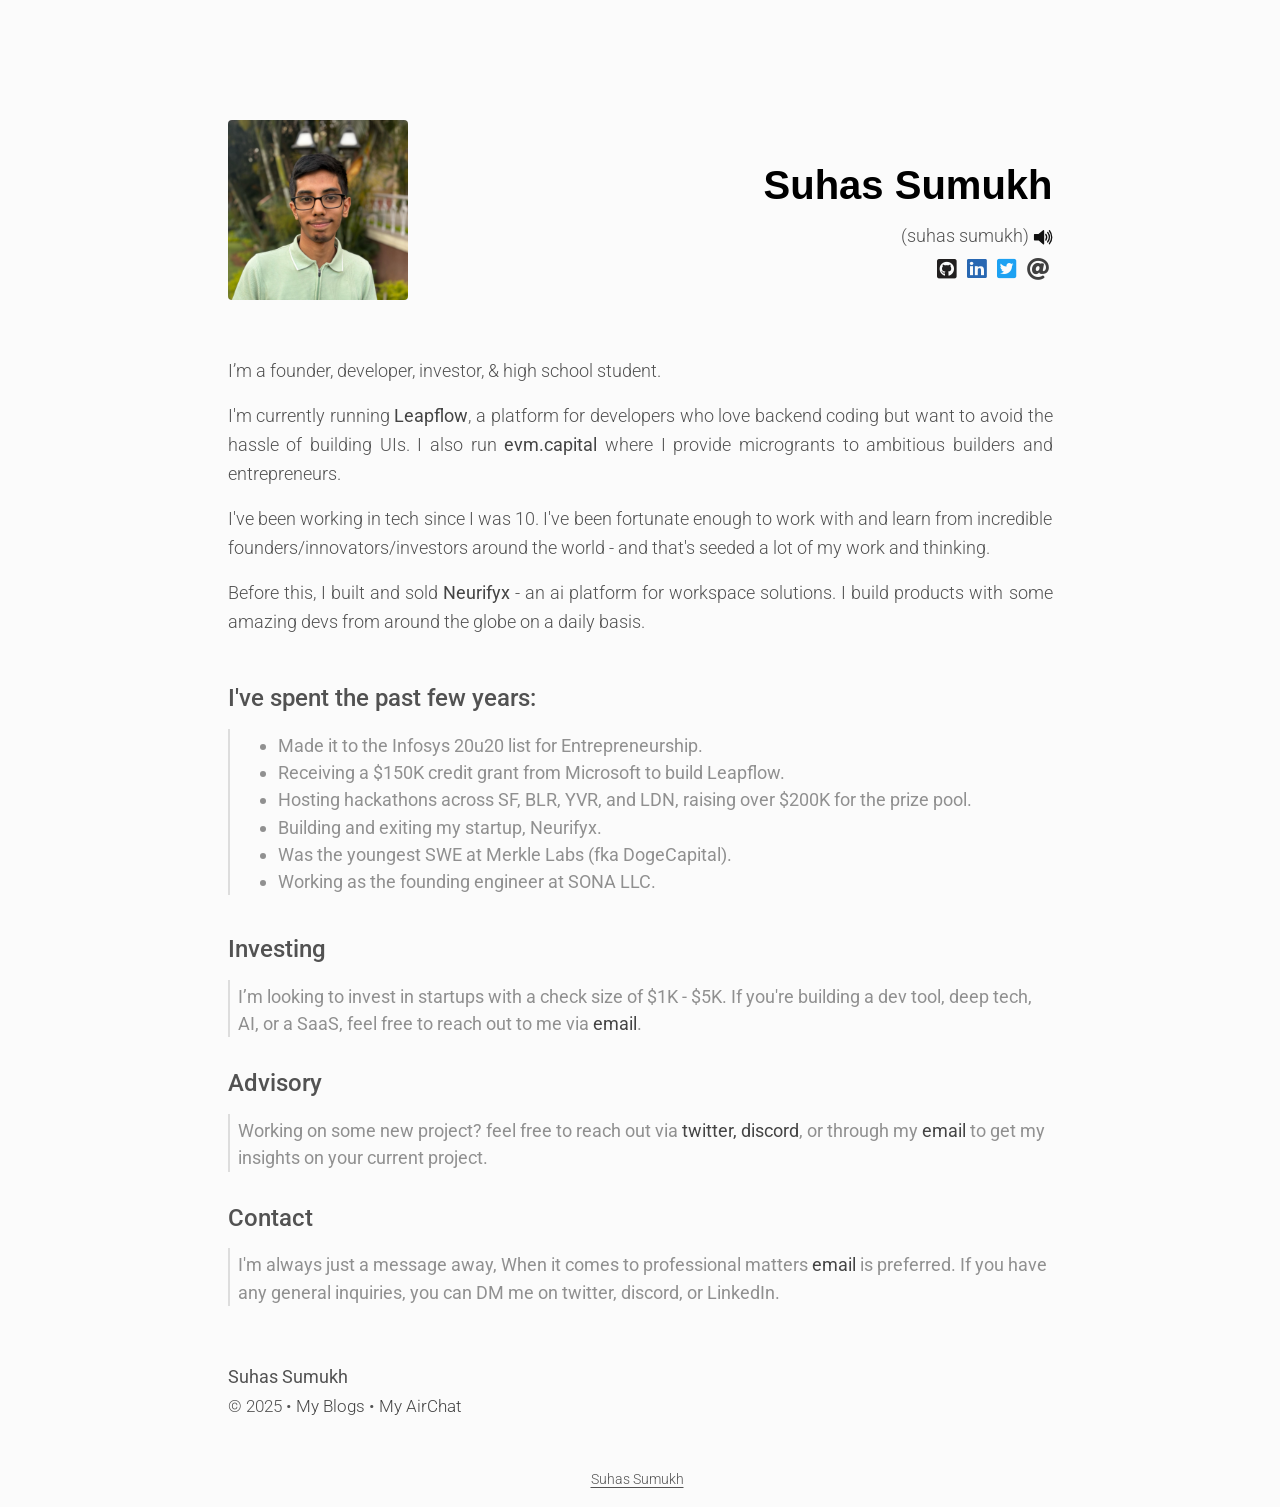
==== commit c1c388fc: "og image" ====
--- a/index.html
+++ b/index.html
@@ -18,7 +18,7 @@
 	<meta name="description"
 		content="Building software that you'll love">
 	<meta property="og:type" content="website">
-	<meta property="og:url" content="https://suhasasumukh.vercel.app">
+	<meta property="og:url" content="https://suhasasumukh.com">
 	<meta property="og:title" content="Suhas Sumukh">
 	<meta property="og:description"
 		content="Building software that you'll love">
@@ -27,11 +27,11 @@
 	<meta property="twitter:title" content="Suhas Sumukh">
 	<meta property="twitter:description"
 		content="Building software that you'll love">
-	<meta property="og:image" content="#">
-	<meta property="twitter:image" content="#">
-	<meta itemprop="thumbnailUrl" content="#" />
-	<link rel="image_src" href="#" />
-	<meta itemprop="image" content="#" />
+	<meta property="og:image" content="https://www.suhasasumukh.com/image/banner.png">
+	<meta property="twitter:image" content="https://www.suhasasumukh.com/image/banner.png">
+	<meta itemprop="thumbnailUrl" content="https://www.suhasasumukh.com/image/banner.png" />
+	<link rel="image_src" href="https://www.suhasasumukh.com/image/banner.png" />
+	<meta itemprop="image" content="https://www.suhasasumukh.com/image/banner.png" />
 	<meta name="theme-color" content="#444444">
 	<link rel="apple-touch-icon" sizes="180x180" href="image/suhas.jpg">
 	<link rel="icon" type="image/png" sizes="32x32" href="image/suhas.jpg">
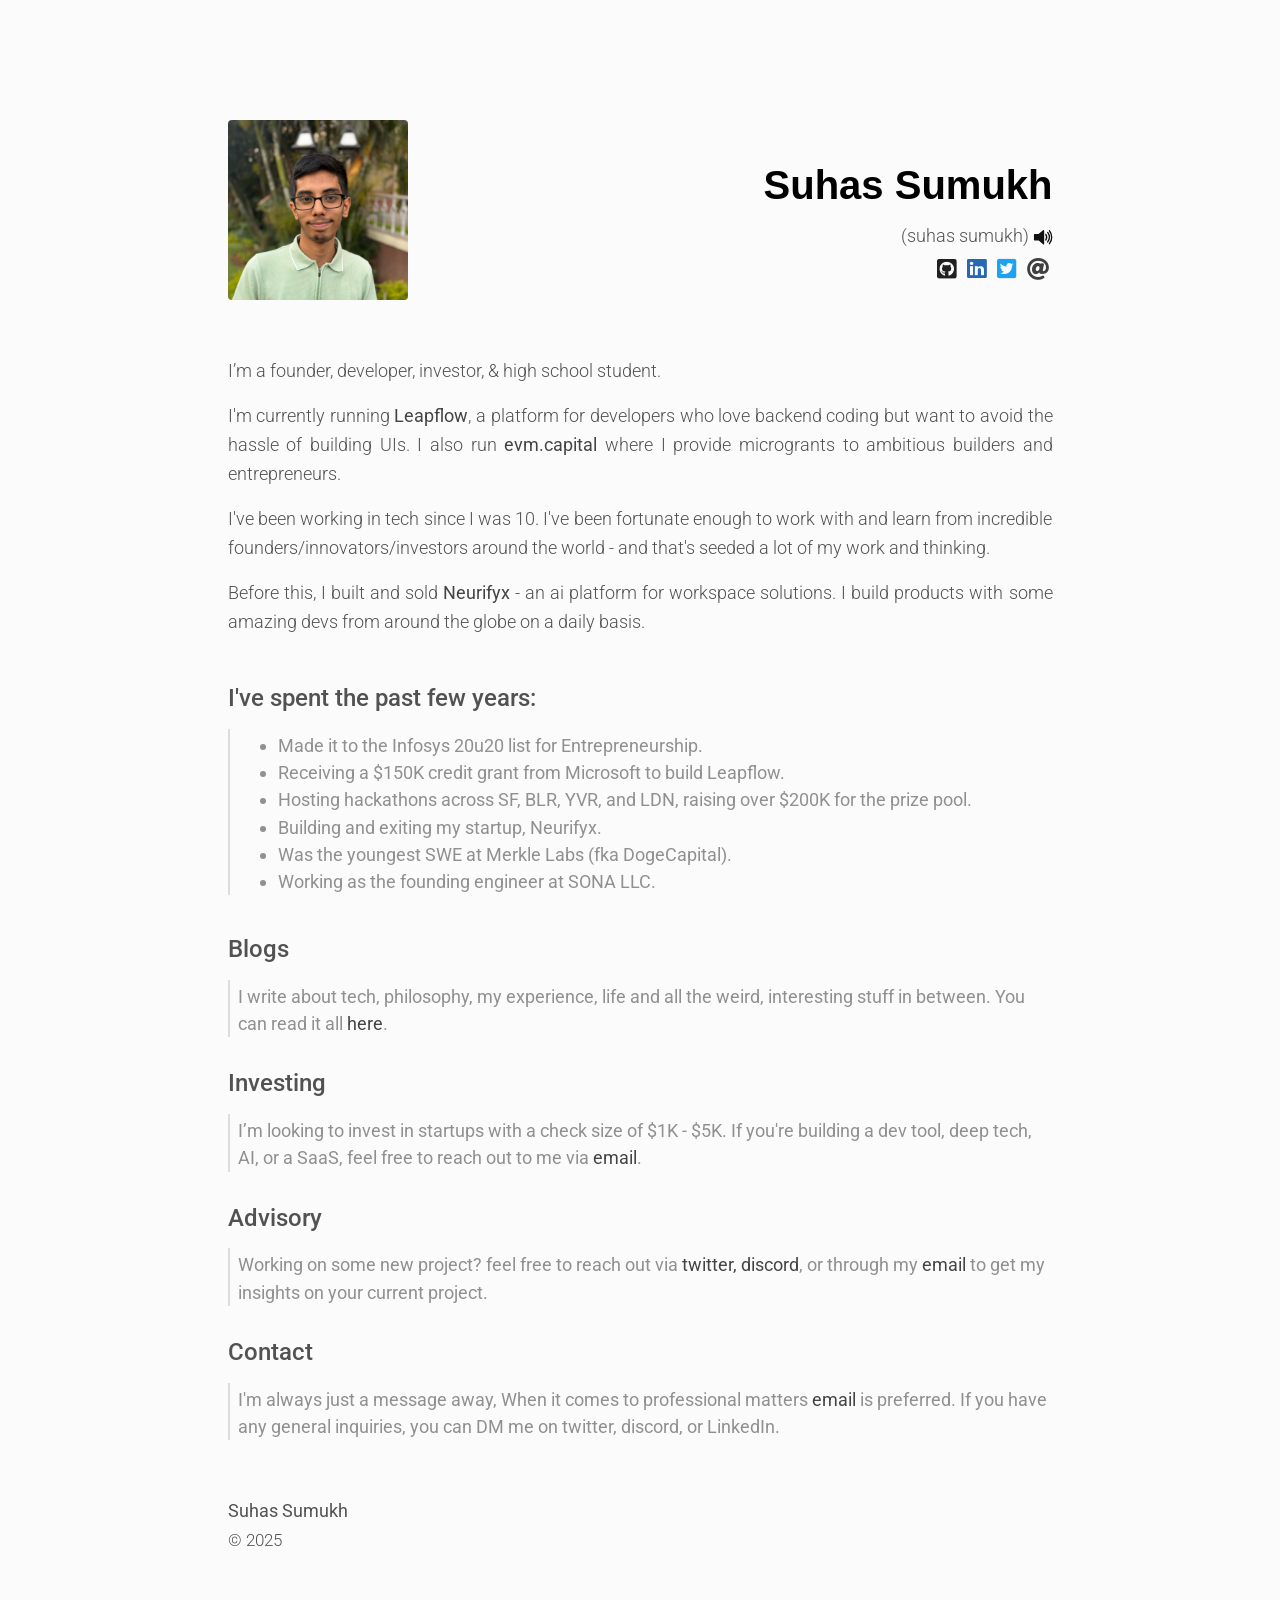
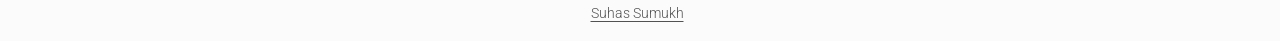
==== commit fd8bb4fd: "blog" ====
--- a/index.html
+++ b/index.html
@@ -361,6 +361,17 @@
 				</div>
 			-->
 
+			<div class="pt-4">
+				<h4>Blogs</h4>
+			</div>
+			<div id="ye2023" class="row">
+				<div class="col-lg-12">
+					<div class="talk my-2 pl-2">
+						<span class="papertitle">I write about tech, philosophy, my experience, life and all the weird, interesting stuff in between. You can read it all <a href="/blog.html">here</a>.</span>
+					</div>
+				</div>
+			</div>
+
 				<div class="pt-4">
 					<h4>Investing</h4>
 				</div>
@@ -412,7 +423,7 @@
 
 				<div class="pt-5">
 					<b>Suhas Sumukh</b><br>
-					<span class="authors">&copy; 2025 • <a href="/blog">My Blogs</a> • <a href="https://www.air.chat/suhasasumukh" target="_blank">My AirChat</a>
+					<span class="authors">&copy; 2025</a>
 					</span><br>
 				</div>
 				<div class="row justify-content-center pt-5 pb-3" style="font-size: 0.9rem;">
